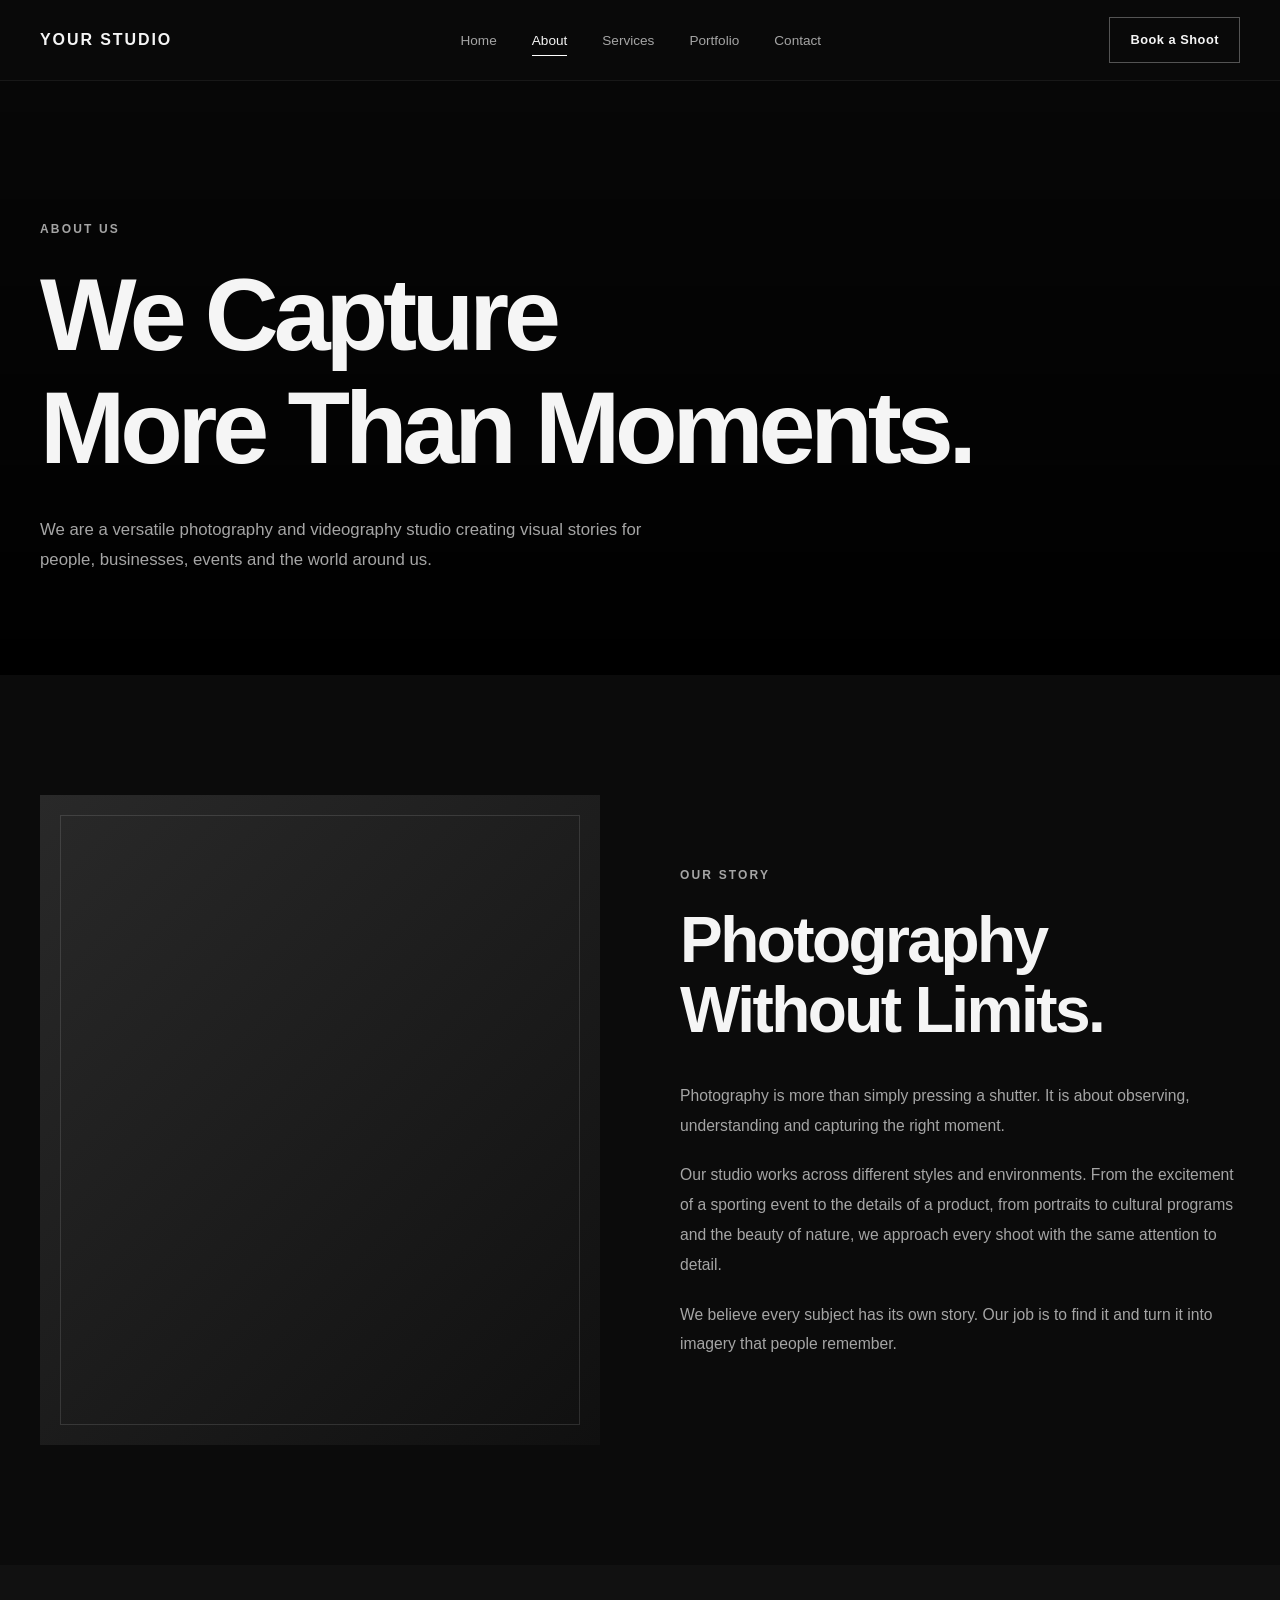
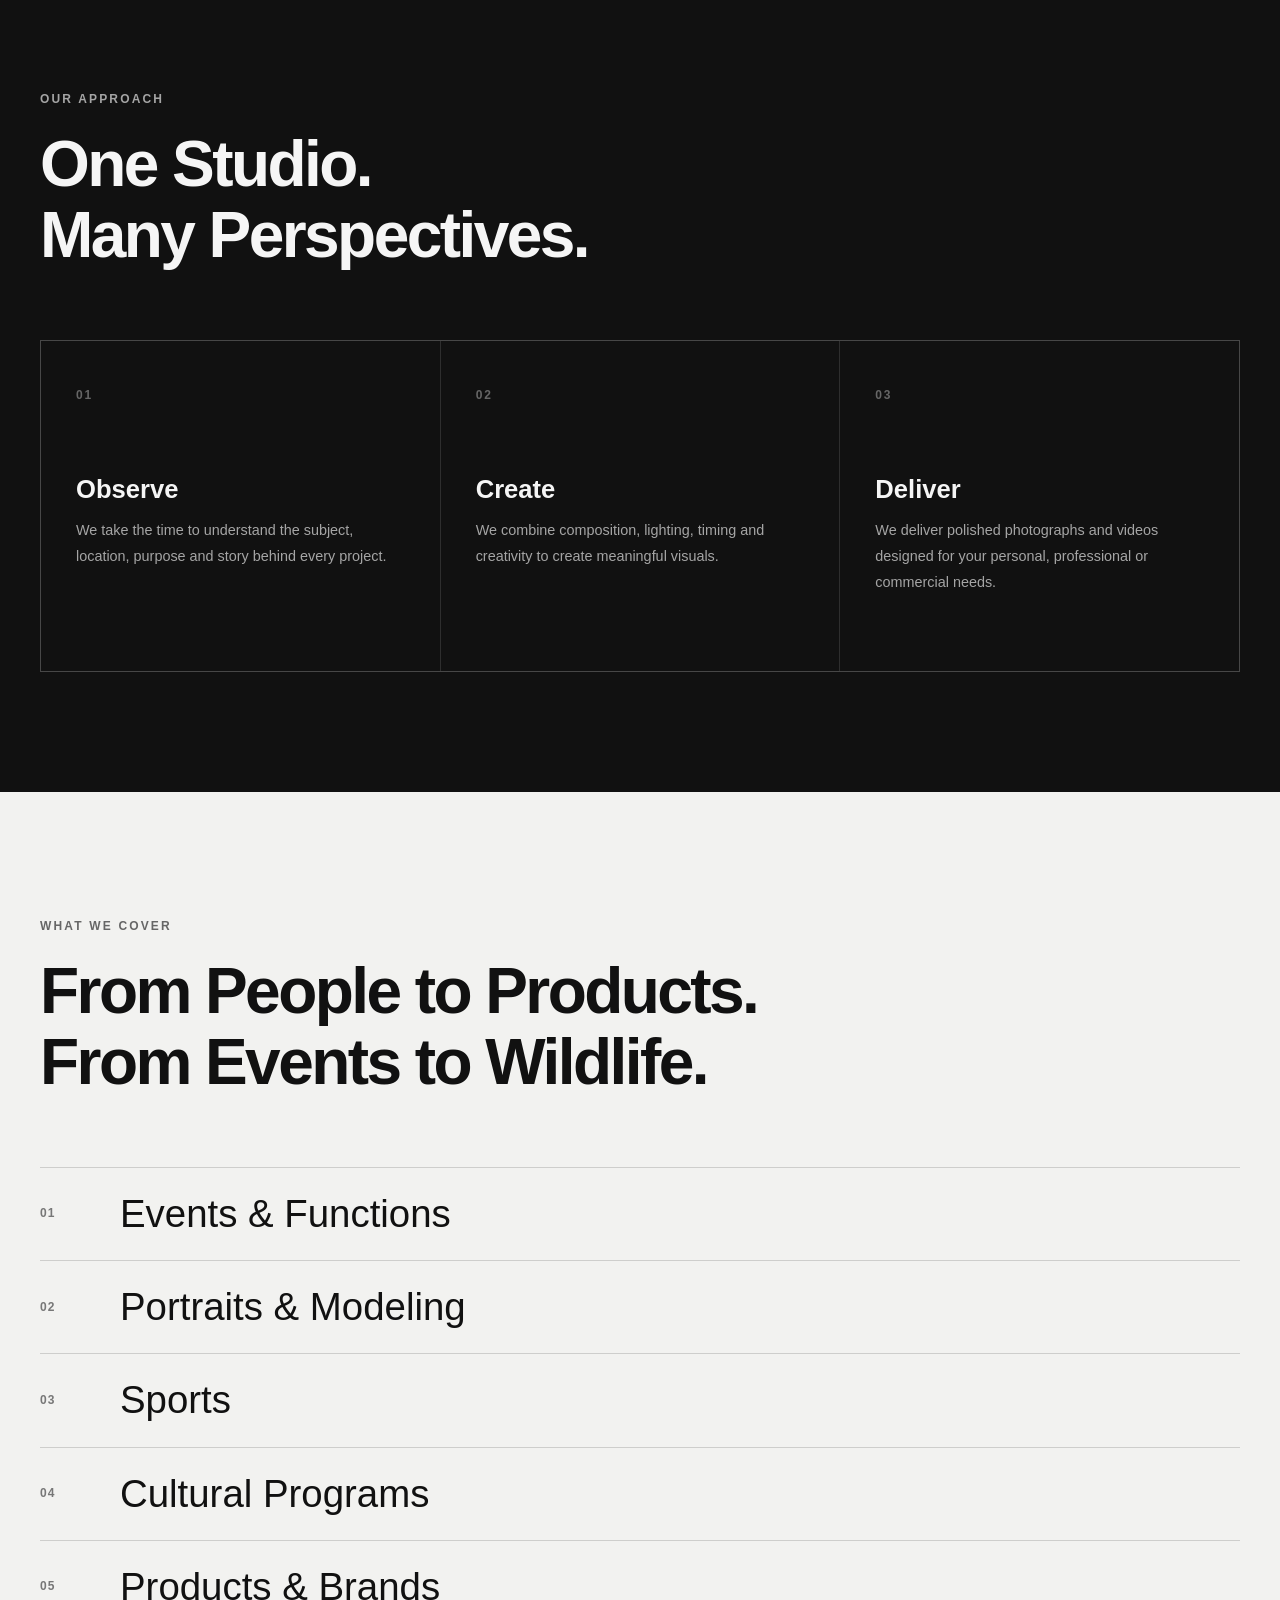
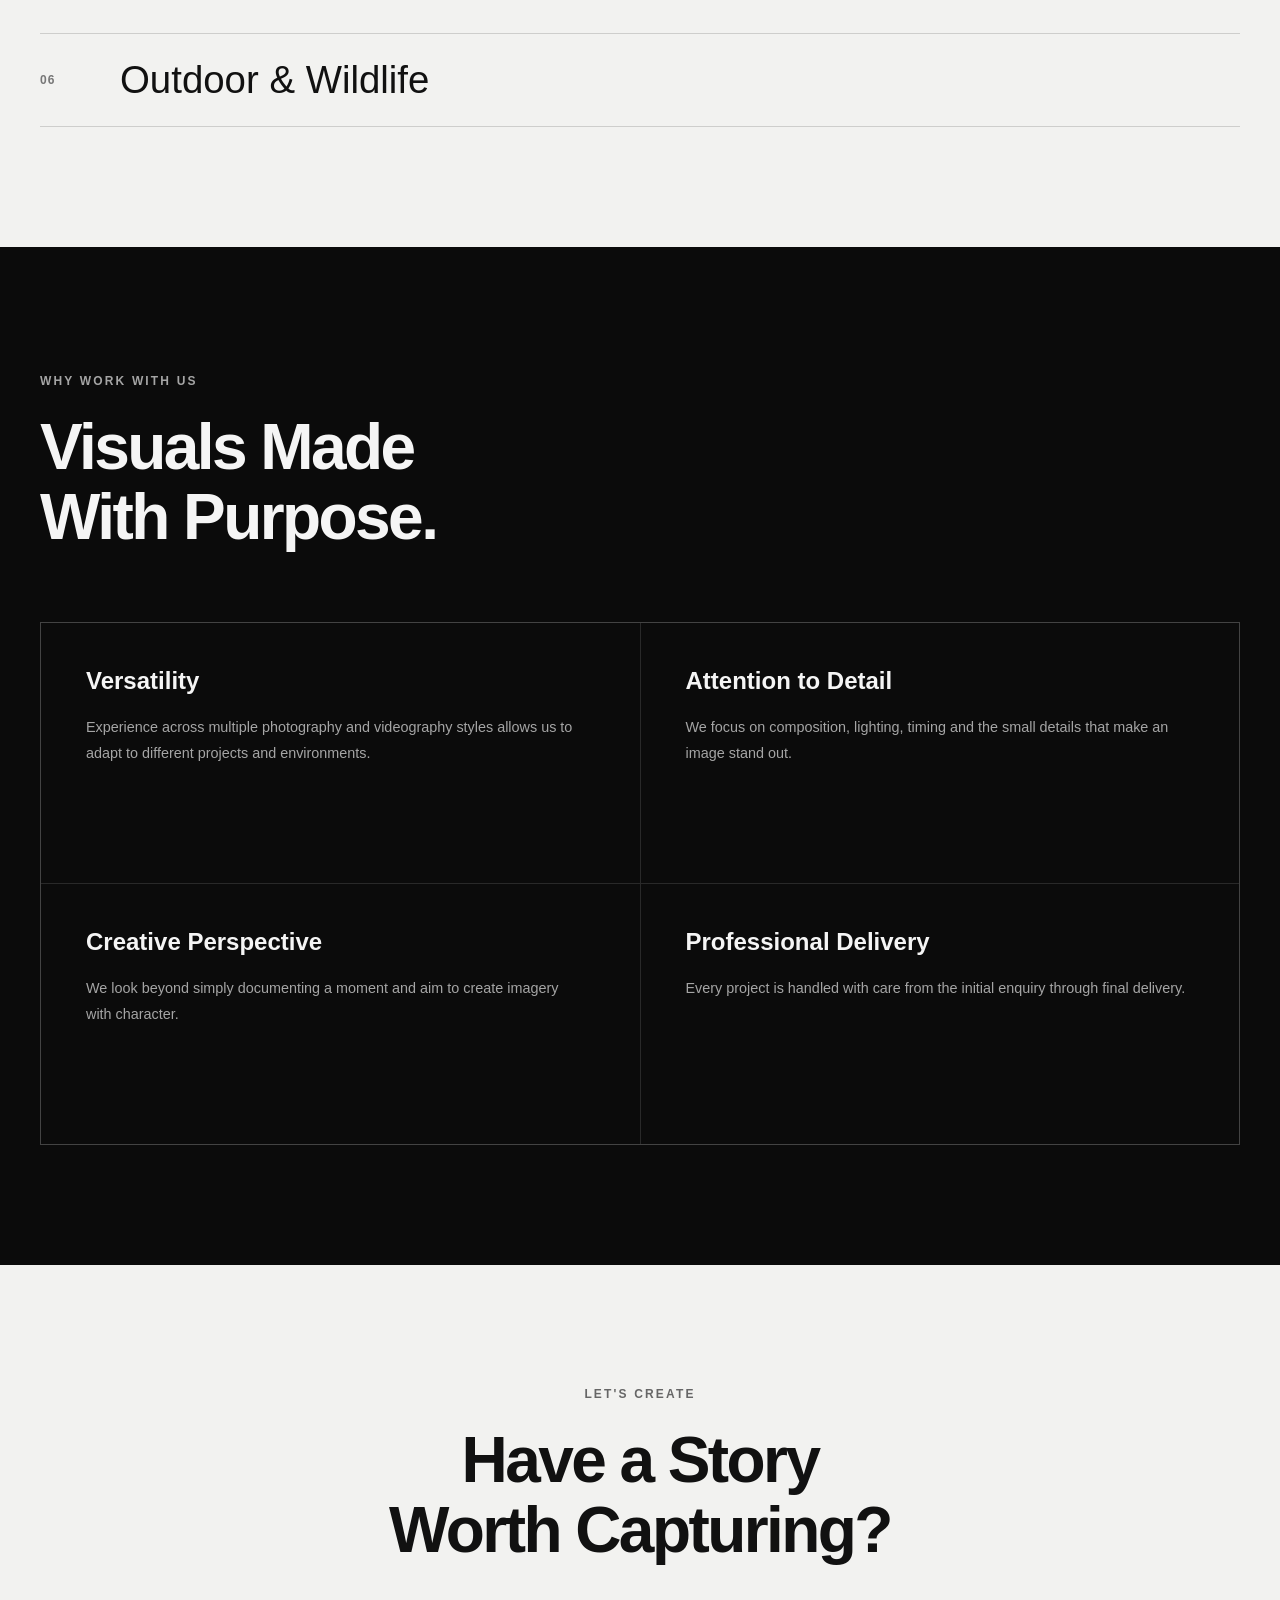
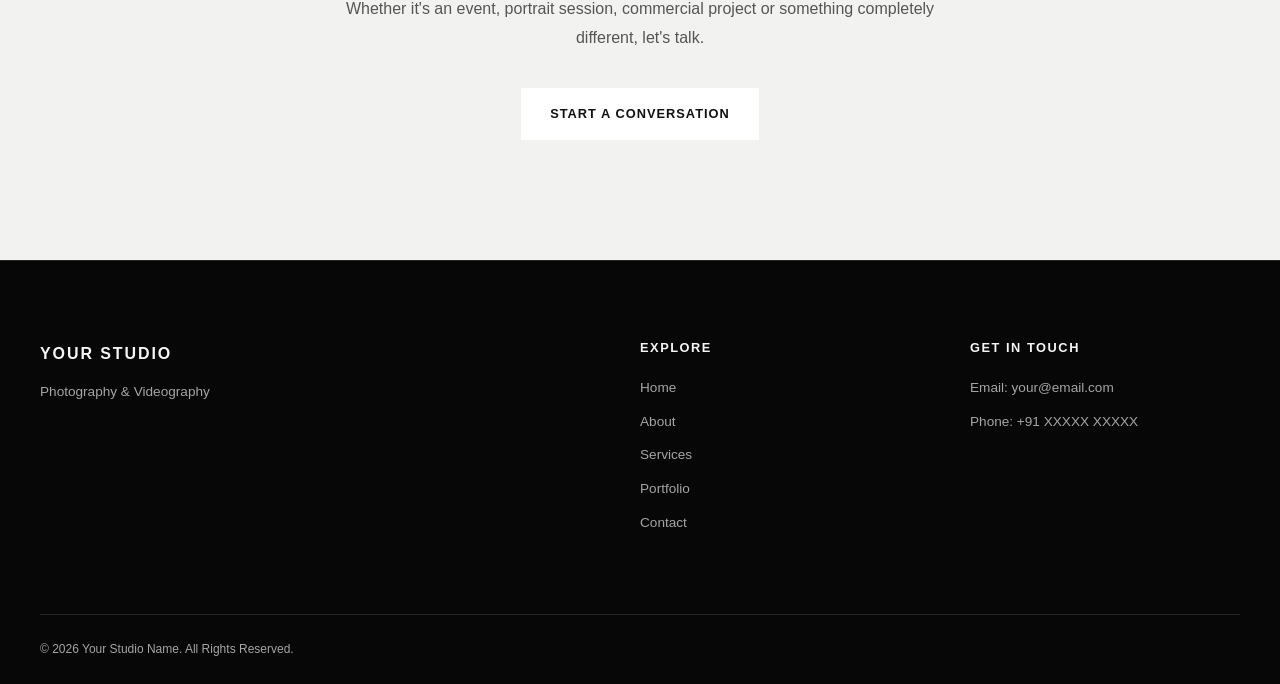
==== about.html @ 0721c121 "Add files via upload" ====
<!DOCTYPE html>
<html lang="en">

<head>
    <meta charset="UTF-8">

    <meta name="viewport" content="width=device-width, initial-scale=1.0">

    <meta name="description"
        content="Learn more about our versatile photography and videography studio.">

    <meta name="author" content="Your Studio Name">

    <title>About Us | Your Studio Name</title>

    <!-- CSS -->
    <link rel="stylesheet" href="css/style.css">
</head>

<body>


    <!-- =========================
         HEADER / NAVIGATION
    ========================== -->

    <header class="site-header">

        <nav class="navbar">

            <a href="index.html" class="logo">
                YOUR STUDIO
            </a>

            <ul class="nav-links">

                <li>
                    <a href="index.html">Home</a>
                </li>

                <li>
                    <a href="about.html" class="active">About</a>
                </li>

                <li>
                    <a href="services.html">Services</a>
                </li>

                <li>
                    <a href="portfolio.html">Portfolio</a>
                </li>

                <li>
                    <a href="contact.html">Contact</a>
                </li>

            </ul>

            <a href="contact.html" class="nav-booking-btn">
                Book a Shoot
            </a>

            <button class="menu-toggle" aria-label="Open navigation menu">
                ☰
            </button>

        </nav>

    </header>


    <!-- =========================
         PAGE HERO
    ========================== -->

    <main>

        <section class="page-hero">

            <div class="section-container">

                <p class="section-label">
                    ABOUT US
                </p>

                <h1>
                    We Capture
                    <br>
                    More Than Moments.
                </h1>

                <p>
                    We are a versatile photography and videography
                    studio creating visual stories for people,
                    businesses, events and the world around us.
                </p>

            </div>

        </section>


        <!-- =========================
             INTRODUCTION
        ========================== -->

        <section class="about-intro">

            <div class="section-container about-grid">

                <div class="about-image">
                    <!-- Studio / photographer image -->
                </div>


                <div class="about-content">

                    <p class="section-label">
                        OUR STORY
                    </p>

                    <h2>
                        Photography Without
                        Limits.
                    </h2>

                    <p>
                        Photography is more than simply pressing
                        a shutter. It is about observing, understanding
                        and capturing the right moment.
                    </p>

                    <p>
                        Our studio works across different styles and
                        environments. From the excitement of a sporting
                        event to the details of a product, from portraits
                        to cultural programs and the beauty of nature,
                        we approach every shoot with the same attention
                        to detail.
                    </p>

                    <p>
                        We believe every subject has its own story.
                        Our job is to find it and turn it into imagery
                        that people remember.
                    </p>

                </div>

            </div>

        </section>


        <!-- =========================
             OUR APPROACH
        ========================== -->

        <section class="our-approach">

            <div class="section-container">

                <div class="section-heading">

                    <div>

                        <p class="section-label">
                            OUR APPROACH
                        </p>

                        <h2>
                            One Studio.
                            <br>
                            Many Perspectives.
                        </h2>

                    </div>

                </div>


                <div class="approach-grid">


                    <article class="approach-card">

                        <span class="approach-number">
                            01
                        </span>

                        <h3>
                            Observe
                        </h3>

                        <p>
                            We take the time to understand the subject,
                            location, purpose and story behind every project.
                        </p>

                    </article>


                    <article class="approach-card">

                        <span class="approach-number">
                            02
                        </span>

                        <h3>
                            Create
                        </h3>

                        <p>
                            We combine composition, lighting, timing and
                            creativity to create meaningful visuals.
                        </p>

                    </article>


                    <article class="approach-card">

                        <span class="approach-number">
                            03
                        </span>

                        <h3>
                            Deliver
                        </h3>

                        <p>
                            We deliver polished photographs and videos
                            designed for your personal, professional or
                            commercial needs.
                        </p>

                    </article>

                </div>

            </div>

        </section>


        <!-- =========================
             WHAT WE PHOTOGRAPH
        ========================== -->

        <section class="about-services">

            <div class="section-container">

                <p class="section-label">
                    WHAT WE COVER
                </p>

                <h2>
                    From People to Products.
                    <br>
                    From Events to Wildlife.
                </h2>


                <div class="coverage-list">

                    <div class="coverage-item">
                        <span>01</span>
                        <h3>Events & Functions</h3>
                    </div>

                    <div class="coverage-item">
                        <span>02</span>
                        <h3>Portraits & Modeling</h3>
                    </div>

                    <div class="coverage-item">
                        <span>03</span>
                        <h3>Sports</h3>
                    </div>

                    <div class="coverage-item">
                        <span>04</span>
                        <h3>Cultural Programs</h3>
                    </div>

                    <div class="coverage-item">
                        <span>05</span>
                        <h3>Products & Brands</h3>
                    </div>

                    <div class="coverage-item">
                        <span>06</span>
                        <h3>Outdoor & Wildlife</h3>
                    </div>

                </div>

            </div>

        </section>


        <!-- =========================
             WHY CHOOSE US
        ========================== -->

        <section class="why-us">

            <div class="section-container">

                <p class="section-label">
                    WHY WORK WITH US
                </p>

                <h2>
                    Visuals Made
                    <br>
                    With Purpose.
                </h2>


                <div class="why-grid">


                    <div class="why-item">

                        <h3>
                            Versatility
                        </h3>

                        <p>
                            Experience across multiple photography and
                            videography styles allows us to adapt to
                            different projects and environments.
                        </p>

                    </div>


                    <div class="why-item">

                        <h3>
                            Attention to Detail
                        </h3>

                        <p>
                            We focus on composition, lighting, timing
                            and the small details that make an image
                            stand out.
                        </p>

                    </div>


                    <div class="why-item">

                        <h3>
                            Creative Perspective
                        </h3>

                        <p>
                            We look beyond simply documenting a moment
                            and aim to create imagery with character.
                        </p>

                    </div>


                    <div class="why-item">

                        <h3>
                            Professional Delivery
                        </h3>

                        <p>
                            Every project is handled with care from
                            the initial enquiry through final delivery.
                        </p>

                    </div>

                </div>

            </div>

        </section>


        <!-- =========================
             CALL TO ACTION
        ========================== -->

        <section class="final-cta">

            <div class="section-container">

                <p class="section-label">
                    LET'S CREATE
                </p>

                <h2>
                    Have a Story
                    <br>
                    Worth Capturing?
                </h2>

                <p>
                    Whether it's an event, portrait session,
                    commercial project or something completely
                    different, let's talk.
                </p>

                <a href="contact.html" class="btn btn-primary">
                    Start a Conversation
                </a>

            </div>

        </section>

    </main>


    <!-- =========================
         FOOTER
    ========================== -->

    <footer class="site-footer">

        <div class="footer-container">


            <div class="footer-brand">

                <a href="index.html" class="logo">
                    YOUR STUDIO
                </a>

                <p>
                    Photography & Videography
                </p>

            </div>


            <div class="footer-links">

                <h3>
                    Explore
                </h3>

                <a href="index.html">Home</a>
                <a href="about.html">About</a>
                <a href="services.html">Services</a>
                <a href="portfolio.html">Portfolio</a>
                <a href="contact.html">Contact</a>

            </div>


            <div class="footer-contact">

                <h3>
                    Get in Touch
                </h3>

                <p>
                    Email: your@email.com
                </p>

                <p>
                    Phone: +91 XXXXX XXXXX
                </p>

            </div>

        </div>


        <div class="footer-bottom">

            <p>
                © 2026 Your Studio Name. All Rights Reserved.
            </p>

        </div>

    </footer>


    <!-- JavaScript -->
    <script src="js/script.js"></script>

</body>

</html>
---- css/style.css ----
* {
    margin: 0;
    padding: 0;
    box-sizing: border-box;
}


html {
    scroll-behavior: smooth;
}


body {
    font-family: Arial, Helvetica, sans-serif;
    background: #0b0b0b;
    color: #f5f5f5;
    line-height: 1.6;
    overflow-x: hidden;
}


img,
video {
    display: block;
    max-width: 100%;
}


img {
    width: 100%;
}


a {
    color: inherit;
    text-decoration: none;
}


button,
input,
select,
textarea {
    font: inherit;
}


button {
    cursor: pointer;
}


ul {
    list-style: none;
}


/* =========================================================
   02. CSS VARIABLES
   ========================================================= */

:root {

    /* Colors */

    --bg-primary: #0b0b0b;

    --bg-secondary: #111111;

    --bg-card: #171717;

    --bg-light: #f2f2f0;

    --text-primary: #f5f5f5;

    --text-secondary: #a5a5a5;

    --text-dark: #111111;

    --accent: #ffffff;

    --border: rgba(255, 255, 255, 0.12);


    /* Layout */

    --container-width: 1200px;

    --section-padding: 120px;


    /* Transitions */

    --transition-fast: 0.25s ease;

    --transition-medium: 0.4s ease;

    --transition-slow: 0.7s ease;

}


/* =========================================================
   03. GLOBAL TYPOGRAPHY
   ========================================================= */

body {
    font-size: 16px;
}


h1,
h2,
h3,
h4 {
    line-height: 1.1;
    font-weight: 600;
}


h1 {
    font-size: clamp(3.5rem, 8vw, 7.5rem);
    letter-spacing: -0.05em;
}


h2 {
    font-size: clamp(2.5rem, 5vw, 5rem);
    letter-spacing: -0.04em;
}


h3 {
    font-size: 1.5rem;
}


p {
    color: var(--text-secondary);
}


.section-label {
    display: inline-block;

    margin-bottom: 20px;

    font-size: 0.75rem;

    font-weight: 700;

    letter-spacing: 0.18em;

    color: var(--text-secondary);
}


/* =========================================================
   04. CONTAINER
   ========================================================= */

.section-container {
    width: min(
        calc(100% - 80px),
        var(--container-width)
    );

    margin: 0 auto;
}


/* =========================================================
   05. HEADER
   ========================================================= */

.site-header {
    position: fixed;

    top: 0;
    left: 0;

    width: 100%;

    z-index: 1000;

    background: rgba(11, 11, 11, 0.75);

    backdrop-filter: blur(15px);

    -webkit-backdrop-filter: blur(15px);

    border-bottom: 1px solid rgba(255, 255, 255, 0.06);
}


.navbar {
    width: min(
        calc(100% - 80px),
        1400px
    );

    min-height: 80px;

    margin: 0 auto;

    display: flex;

    align-items: center;

    justify-content: space-between;

    gap: 30px;
}


/* =========================================================
   06. LOGO
   ========================================================= */

.logo {
    font-size: 1rem;

    font-weight: 800;

    letter-spacing: 0.12em;

    white-space: nowrap;
}


.logo:hover {
    opacity: 0.7;
}


/* =========================================================
   07. NAVIGATION LINKS
   ========================================================= */

.nav-links {
    display: flex;

    align-items: center;

    gap: 35px;
}


.nav-links a {
    position: relative;

    color: var(--text-secondary);

    font-size: 0.85rem;

    font-weight: 500;

    transition: color var(--transition-fast);
}


.nav-links a::after {
    content: "";

    position: absolute;

    left: 0;
    bottom: -8px;

    width: 0;
    height: 1px;

    background: var(--accent);

    transition: width var(--transition-medium);
}


.nav-links a:hover,
.nav-links a.active {
    color: var(--text-primary);
}


.nav-links a:hover::after,
.nav-links a.active::after {
    width: 100%;
}


/* =========================================================
   08. NAVIGATION BOOKING BUTTON
   ========================================================= */

.nav-booking-btn {
    padding: 12px 20px;

    border: 1px solid rgba(255, 255, 255, 0.3);

    font-size: 0.8rem;

    font-weight: 600;

    letter-spacing: 0.04em;

    transition:
        background var(--transition-fast),
        color var(--transition-fast),
        border-color var(--transition-fast);
}


.nav-booking-btn:hover {
    background: var(--accent);

    color: var(--text-dark);

    border-color: var(--accent);
}


/* =========================================================
   09. MOBILE MENU BUTTON
   ========================================================= */

.menu-toggle {
    display: none;

    width: 44px;
    height: 44px;

    border: 1px solid var(--border);

    background: transparent;

    color: var(--text-primary);

    font-size: 1.3rem;
}


/* =========================================================
   10. BUTTONS
   ========================================================= */

.btn {
    display: inline-flex;

    align-items: center;

    justify-content: center;

    min-height: 52px;

    padding: 0 28px;

    border: 1px solid transparent;

    font-size: 0.8rem;

    font-weight: 700;

    letter-spacing: 0.08em;

    text-transform: uppercase;

    transition:
        background var(--transition-fast),
        color var(--transition-fast),
        border-color var(--transition-fast),
        transform var(--transition-fast);
}


.btn:hover {
    transform: translateY(-3px);
}


.btn-primary {
    background: var(--accent);

    color: var(--text-dark);
}


.btn-primary:hover {
    background: #dcdcdc;
}


.btn-secondary {
    background: transparent;

    color: var(--text-primary);

    border-color: rgba(255, 255, 255, 0.3);
}


.btn-secondary:hover {
    background: var(--accent);

    color: var(--text-dark);

    border-color: var(--accent);
}


/* =========================================================
   11. TEXT LINKS
   ========================================================= */

.text-link {
    display: inline-block;

    margin-top: 25px;

    padding-bottom: 6px;

    border-bottom: 1px solid rgba(255, 255, 255, 0.35);

    color: var(--text-primary);

    font-size: 0.8rem;

    font-weight: 600;

    letter-spacing: 0.05em;

    transition:
        border-color var(--transition-fast),
        opacity var(--transition-fast);
}


.text-link:hover {
    border-color: var(--accent);

    opacity: 0.65;
}


/* =========================================================
   12. HERO — HOME PAGE
   ========================================================= */

.hero {
    position: relative;

    min-height: 100vh;

    display: flex;

    align-items: center;

    background:
        linear-gradient(
            90deg,
            rgba(0, 0, 0, 0.9) 0%,
            rgba(0, 0, 0, 0.55) 45%,
            rgba(0, 0, 0, 0.2) 100%
        ),
        url("../images/hero.jpg")
        center / cover no-repeat;
}


.hero-content {
    width: min(
        calc(100% - 80px),
        1200px
    );

    margin: 0 auto;

    padding-top: 80px;
}


.hero-small-text {
    margin-bottom: 25px;

    color: #d0d0d0;

    font-size: 0.75rem;

    font-weight: 700;

    letter-spacing: 0.2em;
}


.hero h1 {
    max-width: 900px;

    margin-bottom: 30px;
}


.hero-description {
    max-width: 560px;

    margin-bottom: 40px;

    font-size: 1.05rem;

    line-height: 1.8;
}


.hero-buttons {
    display: flex;

    flex-wrap: wrap;

    gap: 15px;
}


/* =========================================================
   13. GENERAL PAGE HERO
   ========================================================= */

.page-hero {
    min-height: 75vh;

    display: flex;

    align-items: flex-end;

    padding: 150px 0 100px;

    background:
        linear-gradient(
            to top,
            rgba(0, 0, 0, 0.95),
            rgba(0, 0, 0, 0.25)
        ),
        url("../images/page-hero.jpg")
        center / cover no-repeat;
}


.page-hero h1 {
    max-width: 1000px;

    margin-bottom: 30px;
}


.page-hero p:not(.section-label) {
    max-width: 650px;

    font-size: 1.05rem;

    line-height: 1.8;
}


/* =========================================================
   14. GENERAL SECTIONS
   ========================================================= */

.intro,
.services-preview,
.featured-work,
.commercial-cta,
.final-cta,
.about-intro,
.our-approach,
.about-services,
.why-us,
.services-intro,
.service-detail,
.service-process,
.portfolio-intro,
.portfolio-section,
.contact-section,
.booking-process {
    padding: var(--section-padding) 0;
}


/* =========================================================
   15. SECTION HEADINGS
   ========================================================= */

.section-heading {
    display: flex;

    align-items: flex-end;

    justify-content: space-between;

    gap: 40px;

    margin-bottom: 60px;
}


.section-heading h2 {
    max-width: 800px;
}


/* =========================================================
   16. INTRO SECTION
   ========================================================= */

.intro {
    background: var(--bg-light);

    color: var(--text-dark);
}


.intro .section-label {
    color: #666;
}


.intro h2 {
    max-width: 850px;

    margin-bottom: 35px;

    color: var(--text-dark);
}


.intro p:not(.section-label) {
    max-width: 750px;

    color: #555;

    font-size: 1.05rem;

    line-height: 1.9;
}


.intro .text-link {
    color: var(--text-dark);

    border-color: rgba(0, 0, 0, 0.3);
}


/* =========================================================
   17. SERVICE GRID
   ========================================================= */

.service-grid {
    display: grid;

    grid-template-columns: repeat(3, 1fr);

    gap: 20px;
}


.service-card {
    overflow: hidden;

    background: var(--bg-card);

    transition:
        transform var(--transition-medium),
        background var(--transition-medium);
}


.service-card:hover {
    transform: translateY(-8px);

    background: #1d1d1d;
}


.service-image {
    height: 300px;

    background:
        linear-gradient(
            135deg,
            #252525,
            #101010
        );

    background-size: cover;

    background-position: center;
}


.service-content {
    padding: 30px;
}


.service-number {
    display: block;

    margin-bottom: 20px;

    color: #777;

    font-size: 0.75rem;

    font-weight: 700;

    letter-spacing: 0.15em;
}


.service-content h3 {
    margin-bottom: 15px;
}


.service-content p {
    font-size: 0.9rem;

    line-height: 1.7;
}


/* =========================================================
   18. FEATURED WORK
   ========================================================= */

.featured-work {
    background: var(--bg-secondary);
}


.featured-work h2 {
    max-width: 800px;

    margin-bottom: 60px;
}


.featured-grid {
    display: grid;

    grid-template-columns: repeat(2, 1fr);

    gap: 15px;
}


.featured-item {
    min-height: 500px;

    background:
        linear-gradient(
            135deg,
            #252525,
            #101010
        );

    background-size: cover;

    background-position: center;

    transition:
        transform var(--transition-medium);
}


.featured-item:hover {
    transform: scale(0.985);
}


.center-button {
    display: flex;

    justify-content: center;

    margin-top: 50px;
}


/* =========================================================
   19. COMMERCIAL CTA
   ========================================================= */

.commercial-cta {
    min-height: 650px;

    display: flex;

    align-items: center;

    background:
        linear-gradient(
            90deg,
            rgba(0, 0, 0, 0.9),
            rgba(0, 0, 0, 0.35)
        ),
        url("../images/commercial-hero.jpg")
        center / cover no-repeat;
}


.commercial-cta h2 {
    max-width: 900px;

    margin-bottom: 30px;
}


.commercial-cta p:not(.section-label) {
    max-width: 600px;

    margin-bottom: 35px;

    font-size: 1rem;

    line-height: 1.8;
}


/* =========================================================
   20. FINAL CTA
   ========================================================= */

.final-cta {
    text-align: center;

    background: var(--bg-light);

    color: var(--text-dark);
}


.final-cta .section-container {
    display: flex;

    flex-direction: column;

    align-items: center;
}


.final-cta .section-label {
    color: #666;
}


.final-cta h2 {
    max-width: 900px;

    margin-bottom: 30px;

    color: var(--text-dark);
}


.final-cta p:not(.section-label) {
    max-width: 600px;

    margin-bottom: 35px;

    color: #555;

    line-height: 1.8;
}


.final-cta .btn-secondary {
    color: var(--text-dark);

    border-color: rgba(0, 0, 0, 0.3);
}


.final-cta .btn-secondary:hover {
    background: var(--text-dark);

    color: var(--text-primary);

    border-color: var(--text-dark);
}


/* =========================================================
   21. FOOTER
   ========================================================= */

.site-footer {
    background: #070707;

    border-top: 1px solid var(--border);
}


.footer-container {
    width: min(
        calc(100% - 80px),
        var(--container-width)
    );

    margin: 0 auto;

    padding: 80px 0;

    display: grid;

    grid-template-columns: 2fr 1fr 1fr;

    gap: 60px;
}


.footer-brand p {
    margin-top: 15px;

    font-size: 0.85rem;
}


.footer-links,
.footer-contact {
    display: flex;

    flex-direction: column;

    gap: 12px;
}


.footer-links h3,
.footer-contact h3 {
    margin-bottom: 10px;

    font-size: 0.8rem;

    text-transform: uppercase;

    letter-spacing: 0.12em;
}


.footer-links a {
    width: fit-content;

    color: var(--text-secondary);

    font-size: 0.85rem;

    transition: color var(--transition-fast);
}


.footer-links a:hover {
    color: var(--text-primary);
}


.footer-contact p {
    font-size: 0.85rem;
}


.footer-bottom {
    width: min(
        calc(100% - 80px),
        var(--container-width)
    );

    margin: 0 auto;

    padding: 25px 0;

    border-top: 1px solid var(--border);
}


.footer-bottom p {
    font-size: 0.75rem;
}


/* =========================================================
   22. GENERAL RESPONSIVE — TABLET
   ========================================================= */

@media (max-width: 1000px) {

    :root {
        --section-padding: 90px;
    }


    .service-grid {
        grid-template-columns: repeat(2, 1fr);
    }


    .footer-container {
        grid-template-columns: 1fr 1fr;
    }


    .footer-brand {
        grid-column: 1 / -1;
    }

}


/* =========================================================
   23. RESPONSIVE — MOBILE
   ========================================================= */

@media (max-width: 768px) {

    :root {
        --section-padding: 75px;
    }


    .section-container {
        width: min(
            calc(100% - 40px),
            var(--container-width)
        );
    }


    /* -------------------------
       NAVIGATION
    ------------------------- */

    .navbar {
        width: calc(100% - 40px);

        min-height: 70px;
    }


    .nav-links {
        position: fixed;

        top: 70px;
        left: 0;

        width: 100%;

        padding: 30px 20px;

        flex-direction: column;

        align-items: flex-start;

        gap: 25px;

        background: rgba(11, 11, 11, 0.98);

        border-bottom: 1px solid var(--border);

        transform: translateY(-150%);

        opacity: 0;

        pointer-events: none;

        transition:
            transform var(--transition-medium),
            opacity var(--transition-medium);
    }


    .nav-links.active {
        transform: translateY(0);

        opacity: 1;

        pointer-events: auto;
    }


    .nav-booking-btn {
        display: none;
    }


    .menu-toggle {
        display: flex;

        align-items: center;

        justify-content: center;
    }


    /* -------------------------
       TYPOGRAPHY
    ------------------------- */

    h1 {
        font-size: clamp(3rem, 15vw, 5rem);
    }


    h2 {
        font-size: clamp(2.3rem, 10vw, 4rem);
    }


    /* -------------------------
       HERO
    ------------------------- */

    .hero {
        min-height: 90vh;
    }


    .hero-content {
        width: calc(100% - 40px);

        padding-top: 70px;
    }


    .hero-description {
        font-size: 0.95rem;
    }


    .hero-buttons {
        flex-direction: column;

        align-items: flex-start;
    }


    .hero-buttons .btn {
        width: 100%;
    }


    .page-hero {
        min-height: 65vh;

        padding: 130px 0 70px;
    }


    /* -------------------------
       SECTION HEADING
    ------------------------- */

    .section-heading {
        flex-direction: column;

        align-items: flex-start;

        margin-bottom: 40px;
    }


    /* -------------------------
       SERVICES
    ------------------------- */

    .service-grid {
        grid-template-columns: 1fr;
    }


    .service-image {
        height: 250px;
    }


    /* -------------------------
       FEATURED WORK
    ------------------------- */

    .featured-grid {
        grid-template-columns: 1fr;
    }


    .featured-item {
        min-height: 400px;
    }


    /* -------------------------
       COMMERCIAL
    ------------------------- */

    .commercial-cta {
        min-height: 550px;
    }


    /* -------------------------
       FOOTER
    ------------------------- */

    .footer-container {
        width: calc(100% - 40px);

        grid-template-columns: 1fr;

        gap: 40px;

        padding: 60px 0;
    }


    .footer-brand {
        grid-column: auto;
    }


    .footer-bottom {
        width: calc(100% - 40px);
    }

}


/* =========================================================
   24. SMALL MOBILE
   ========================================================= */

@media (max-width: 480px) {

    .btn {
        min-height: 48px;

        padding: 0 22px;

        font-size: 0.72rem;
    }


    .hero-small-text {
        font-size: 0.65rem;
    }


    .service-content {
        padding: 25px;
    }


    .featured-item {
        min-height: 300px;
    }

}

/* =========================================================
   25. ABOUT PAGE
   ========================================================= */


/* =========================================================
   ABOUT INTRO
   ========================================================= */

.about-grid {
    display: grid;

    grid-template-columns: 1fr 1fr;

    gap: 80px;

    align-items: center;
}


.about-image {
    min-height: 650px;

    background:
        linear-gradient(
            135deg,
            #292929,
            #101010
        )
        center / cover no-repeat;

    position: relative;

    overflow: hidden;
}


/*
    Later we can add the actual photographer/studio image
    using:

    background-image: url("../images/about.jpg");
*/


.about-image::after {
    content: "";

    position: absolute;

    inset: 20px;

    border: 1px solid rgba(255, 255, 255, 0.12);

    pointer-events: none;
}


.about-content h2 {
    margin-bottom: 35px;
}


.about-content p:not(.section-label) {
    max-width: 600px;

    margin-bottom: 20px;

    font-size: 0.98rem;

    line-height: 1.9;
}


/* =========================================================
   OUR APPROACH
   ========================================================= */

.our-approach {
    background: var(--bg-secondary);
}


.our-approach h2 {
    max-width: 800px;
}


.approach-grid {
    display: grid;

    grid-template-columns: repeat(3, 1fr);

    gap: 1px;

    margin-top: 70px;

    background: var(--border);

    border: 1px solid var(--border);
}


.approach-card {
    min-height: 330px;

    padding: 45px 35px;

    background: var(--bg-secondary);

    transition:
        background var(--transition-medium);
}


.approach-card:hover {
    background: #181818;
}


.approach-number {
    display: block;

    margin-bottom: 70px;

    color: #666;

    font-size: 0.75rem;

    font-weight: 700;

    letter-spacing: 0.15em;
}


.approach-card h3 {
    margin-bottom: 15px;

    font-size: 1.6rem;
}


.approach-card p {
    max-width: 350px;

    font-size: 0.9rem;

    line-height: 1.8;
}


/* =========================================================
   WHAT WE COVER
   ========================================================= */

.about-services {
    background: var(--bg-light);

    color: var(--text-dark);
}


.about-services .section-label {
    color: #666;
}


.about-services h2 {
    max-width: 950px;

    margin-bottom: 70px;

    color: var(--text-dark);
}


.coverage-list {
    border-top: 1px solid rgba(0, 0, 0, 0.15);
}


.coverage-item {
    display: grid;

    grid-template-columns: 80px 1fr;

    align-items: center;

    padding: 25px 0;

    border-bottom: 1px solid rgba(0, 0, 0, 0.15);

    transition:
        padding-left var(--transition-medium);
}


.coverage-item:hover {
    padding-left: 15px;
}


.coverage-item span {
    color: #777;

    font-size: 0.75rem;

    font-weight: 700;

    letter-spacing: 0.1em;
}


.coverage-item h3 {
    font-size: clamp(1.5rem, 3vw, 2.5rem);

    font-weight: 500;
}


/* =========================================================
   WHY US
   ========================================================= */

.why-us {
    background: var(--bg-primary);
}


.why-us h2 {
    max-width: 850px;

    margin-bottom: 70px;
}


.why-grid {
    display: grid;

    grid-template-columns: repeat(2, 1fr);

    gap: 1px;

    background: var(--border);

    border: 1px solid var(--border);
}


.why-item {
    padding: 45px;

    background: var(--bg-primary);

    min-height: 260px;

    transition:
        background var(--transition-medium);
}


.why-item:hover {
    background: var(--bg-secondary);
}


.why-item h3 {
    margin-bottom: 20px;

    font-size: 1.5rem;
}


.why-item p {
    max-width: 500px;

    font-size: 0.9rem;

    line-height: 1.8;
}


/* =========================================================
   SERVICES PAGE INTRO
   ========================================================= */

.services-intro {
    background: var(--bg-light);

    color: var(--text-dark);
}


.services-intro .section-label {
    color: #666;
}


.services-intro h2 {
    max-width: 900px;

    margin-bottom: 35px;

    color: var(--text-dark);
}


.services-intro-text {
    max-width: 700px;

    color: #555;

    font-size: 1rem;

    line-height: 1.9;
}


/* =========================================================
   SERVICE DETAIL SECTIONS
   ========================================================= */

.service-detail {
    min-height: 750px;

    display: flex;

    align-items: center;

    background: var(--bg-primary);
}


.service-detail:nth-of-type(even) {
    background: var(--bg-secondary);
}


.service-detail-grid {
    display: grid;

    grid-template-columns: 1fr 1fr;

    gap: 90px;

    align-items: center;
}


.service-detail-reverse .service-detail-grid {
    direction: rtl;
}


.service-detail-reverse .service-detail-grid > * {
    direction: ltr;
}


/* =========================================================
   SERVICE DETAIL IMAGE
   ========================================================= */

.service-detail-image {
    min-height: 650px;

    position: relative;

    overflow: hidden;

    background:
        linear-gradient(
            135deg,
            #292929,
            #101010
        );

    background-position: center;

    background-size: cover;
}


.service-detail-image::after {
    content: "";

    position: absolute;

    inset: 20px;

    border: 1px solid rgba(255, 255, 255, 0.12);

    pointer-events: none;
}


.service-detail-image:hover {
    transform: scale(0.99);
}


/* =========================================================
   SERVICE DETAIL CONTENT
   ========================================================= */

.service-detail-content {
    max-width: 600px;
}


.service-detail-content .service-number {
    margin-bottom: 35px;

    font-size: 0.8rem;
}


.service-detail-content h2 {
    margin-bottom: 35px;

    font-size: clamp(2.5rem, 5vw, 5rem);
}


.service-detail-content p:not(.section-label) {
    margin-bottom: 20px;

    font-size: 0.95rem;

    line-height: 1.9;
}


/* =========================================================
   SERVICE LIST
   ========================================================= */

.service-list {
    margin-top: 35px;

    border-top: 1px solid var(--border);
}


.service-list li {
    padding: 12px 0;

    border-bottom: 1px solid var(--border);

    color: #c5c5c5;

    font-size: 0.85rem;
}


.service-list li::before {
    content: "—";

    margin-right: 12px;

    color: #666;
}


/* =========================================================
   COMMERCIAL SERVICE
   ========================================================= */

.commercial-service {
    background: #101010;
}


.commercial-service .service-detail-content h2 {
    max-width: 650px;
}


.outdoor-service {
    background: var(--bg-secondary);
}


/* =========================================================
   SERVICE PROCESS
   ========================================================= */

.service-process {
    background: var(--bg-light);

    color: var(--text-dark);
}


.service-process .section-label {
    color: #666;
}


.service-process h2 {
    max-width: 850px;

    margin-bottom: 70px;

    color: var(--text-dark);
}


.process-grid {
    display: grid;

    grid-template-columns: repeat(4, 1fr);

    gap: 1px;

    background: rgba(0, 0, 0, 0.15);

    border: 1px solid rgba(0, 0, 0, 0.15);
}


.process-item {
    min-height: 300px;

    padding: 40px 30px;

    background: var(--bg-light);

    transition:
        background var(--transition-medium);
}


.process-item:hover {
    background: #e7e7e5;
}


.process-item > span {
    display: block;

    margin-bottom: 80px;

    color: #777;

    font-size: 0.75rem;

    font-weight: 700;

    letter-spacing: 0.15em;
}


.process-item h3 {
    margin-bottom: 15px;

    color: var(--text-dark);

    font-size: 1.25rem;
}


.process-item p {
    color: #666;

    font-size: 0.85rem;

    line-height: 1.7;
}


/* =========================================================
   ABOUT / SERVICES HERO VARIATIONS
   ========================================================= */

.services-hero {
    background:
        linear-gradient(
            to top,
            rgba(0, 0, 0, 0.95),
            rgba(0, 0, 0, 0.25)
        ),
        url("../images/services-hero.jpg")
        center / cover no-repeat;
}


/* =========================================================
   ABOUT PAGE RESPONSIVE
   ========================================================= */

@media (max-width: 1000px) {

    .about-grid {
        gap: 50px;
    }


    .service-detail-grid {
        gap: 50px;
    }


    .approach-grid {
        grid-template-columns: 1fr;
    }


    .process-grid {
        grid-template-columns: repeat(2, 1fr);
    }

}


/* =========================================================
   ABOUT / SERVICES MOBILE
   ========================================================= */

@media (max-width: 768px) {

    /* -------------------------
       ABOUT INTRO
    ------------------------- */

    .about-grid {
        grid-template-columns: 1fr;

        gap: 50px;
    }


    .about-image {
        min-height: 450px;

        order: 1;
    }


    .about-content {
        order: 2;
    }


    /* -------------------------
       APPROACH
    ------------------------- */

    .approach-grid {
        margin-top: 45px;
    }


    .approach-card {
        min-height: 280px;

        padding: 35px 25px;
    }


    .approach-number {
        margin-bottom: 50px;
    }


    /* -------------------------
       COVERAGE
    ------------------------- */

    .about-services h2 {
        margin-bottom: 45px;
    }


    .coverage-item {
        grid-template-columns: 50px 1fr;

        padding: 20px 0;
    }


    .coverage-item h3 {
        font-size: 1.3rem;
    }


    /* -------------------------
       WHY US
    ------------------------- */

    .why-us h2 {
        margin-bottom: 45px;
    }


    .why-grid {
        grid-template-columns: 1fr;
    }


    .why-item {
        min-height: auto;

        padding: 35px 25px;
    }


    /* -------------------------
       SERVICE DETAIL
    ------------------------- */

    .service-detail {
        min-height: auto;
    }


    .service-detail-grid {
        grid-template-columns: 1fr;

        gap: 50px;
    }


    .service-detail-reverse .service-detail-grid {
        direction: ltr;
    }


    .service-detail-image {
        min-height: 450px;

        order: 1;
    }


    .service-detail-content {
        order: 2;
    }


    .service-detail-content h2 {
        font-size: clamp(2.5rem, 11vw, 4rem);
    }


    .service-list {
        margin-top: 25px;
    }


    /* -------------------------
       PROCESS
    ------------------------- */

    .service-process h2 {
        margin-bottom: 45px;
    }


    .process-grid {
        grid-template-columns: 1fr;
    }


    .process-item {
        min-height: auto;

        padding: 35px 25px;
    }


    .process-item > span {
        margin-bottom: 45px;
    }

}


/* =========================================================
   SMALL MOBILE — ABOUT / SERVICES
   ========================================================= */

@media (max-width: 480px) {

    .about-image {
        min-height: 350px;
    }


    .service-detail-image {
        min-height: 350px;
    }


    .approach-card {
        min-height: 250px;
    }


    .coverage-item {
        grid-template-columns: 40px 1fr;
    }


    .coverage-item h3 {
        font-size: 1.15rem;
    }

}
/* =========================================================
   26. PORTFOLIO PAGE
   ========================================================= */


/* =========================================================
   PORTFOLIO HERO
   ========================================================= */

.portfolio-hero {
    background:
        linear-gradient(
            to top,
            rgba(0, 0, 0, 0.95),
            rgba(0, 0, 0, 0.2)
        ),
        url("../images/portfolio-hero.jpg")
        center / cover no-repeat;
}


/* =========================================================
   PORTFOLIO INTRO
   ========================================================= */

.portfolio-intro {
    background: var(--bg-light);

    color: var(--text-dark);
}


.portfolio-intro .section-label {
    color: #666;
}


.portfolio-intro h2 {
    max-width: 900px;

    margin-bottom: 30px;

    color: var(--text-dark);
}


.portfolio-intro p:not(.section-label) {
    max-width: 700px;

    color: #555;

    font-size: 1rem;

    line-height: 1.9;
}


/* =========================================================
   PORTFOLIO SECTION
   ========================================================= */

.portfolio-section {
    background: var(--bg-primary);
}


/* =========================================================
   PORTFOLIO FILTERS
   ========================================================= */

.portfolio-filters {
    display: flex;

    flex-wrap: wrap;

    gap: 10px;

    margin-bottom: 50px;

    padding-bottom: 25px;

    border-bottom: 1px solid var(--border);
}


.filter-btn {
    padding: 11px 18px;

    border: 1px solid var(--border);

    background: transparent;

    color: var(--text-secondary);

    font-size: 0.75rem;

    font-weight: 600;

    letter-spacing: 0.05em;

    transition:
        background var(--transition-fast),
        color var(--transition-fast),
        border-color var(--transition-fast);
}


.filter-btn:hover {
    color: var(--text-primary);

    border-color: rgba(255, 255, 255, 0.4);
}


.filter-btn.active {
    background: var(--accent);

    color: var(--text-dark);

    border-color: var(--accent);
}


/* =========================================================
   PORTFOLIO GRID
   ========================================================= */

.portfolio-grid {
    display: grid;

    grid-template-columns: repeat(3, 1fr);

    gap: 12px;
}


/* =========================================================
   PORTFOLIO ITEM
   ========================================================= */

.portfolio-item {
    position: relative;

    overflow: hidden;

    background: var(--bg-card);

    cursor: pointer;

    opacity: 1;

    transform: scale(1);

    transition:
        opacity var(--transition-medium),
        transform var(--transition-medium);
}


/*
   Slightly different heights create a more
   editorial / photography-gallery feeling.
*/

.portfolio-item:nth-child(3n + 1) {
    min-height: 520px;
}


.portfolio-item:nth-child(3n + 2) {
    min-height: 400px;
}


.portfolio-item:nth-child(3n + 3) {
    min-height: 620px;
}


/* =========================================================
   PORTFOLIO IMAGE
   ========================================================= */

.portfolio-image {
    position: absolute;

    inset: 0;

    overflow: hidden;
}


.portfolio-image img {
    width: 100%;

    height: 100%;

    object-fit: cover;

    transition:
        transform 0.8s cubic-bezier(
            0.2,
            0.65,
            0.25,
            1
        );
}


.portfolio-item:hover .portfolio-image img {
    transform: scale(1.06);
}


/* =========================================================
   PORTFOLIO VIDEO
   ========================================================= */

.portfolio-video {
    position: absolute;

    inset: 0;

    overflow: hidden;
}


.portfolio-video video {
    width: 100%;

    height: 100%;

    object-fit: cover;

    transition:
        transform 0.8s cubic-bezier(
            0.2,
            0.65,
            0.25,
            1
        );
}


.portfolio-item:hover .portfolio-video video {
    transform: scale(1.06);
}


/* =========================================================
   PORTFOLIO OVERLAY
   ========================================================= */

.portfolio-overlay {
    position: absolute;

    inset: 0;

    display: flex;

    flex-direction: column;

    justify-content: flex-end;

    padding: 30px;

    background:
        linear-gradient(
            to top,
            rgba(0, 0, 0, 0.85),
            rgba(0, 0, 0, 0.05) 70%
        );

    opacity: 0;

    transition:
        opacity var(--transition-medium);
}


.portfolio-item:hover .portfolio-overlay {
    opacity: 1;
}


.portfolio-overlay span {
    margin-bottom: 8px;

    color: #bbb;

    font-size: 0.7rem;

    font-weight: 700;

    letter-spacing: 0.15em;

    text-transform: uppercase;
}


.portfolio-overlay h3 {
    font-size: 1.5rem;

    font-weight: 500;
}


/* =========================================================
   VIDEO ICON
   ========================================================= */

.video-icon {
    position: absolute;

    top: 25px;

    right: 25px;

    width: 48px;

    height: 48px;

    display: flex;

    align-items: center;

    justify-content: center;

    border: 1px solid rgba(255, 255, 255, 0.35);

    border-radius: 50%;

    background: rgba(0, 0, 0, 0.35);

    backdrop-filter: blur(8px);

    -webkit-backdrop-filter: blur(8px);

    color: white;

    font-size: 0.8rem;
}


/* =========================================================
   HIDDEN PORTFOLIO ITEMS
   ========================================================= */

.portfolio-item.hidden {
    display: none;
}


/* =========================================================
   PORTFOLIO LOAD MORE
   ========================================================= */

.portfolio-load-more {
    display: flex;

    justify-content: center;

    margin-top: 60px;
}


/* =========================================================
   LIGHTBOX
   ========================================================= */

.lightbox {
    position: fixed;

    inset: 0;

    z-index: 2000;

    display: flex;

    align-items: center;

    justify-content: center;

    padding: 60px;

    background: rgba(0, 0, 0, 0.95);

    opacity: 0;

    visibility: hidden;

    pointer-events: none;

    transition:
        opacity var(--transition-medium),
        visibility var(--transition-medium);
}


.lightbox.active {
    opacity: 1;

    visibility: visible;

    pointer-events: auto;
}


/* =========================================================
   LIGHTBOX CONTENT
   ========================================================= */

.lightbox-content {
    position: relative;

    width: min(90vw, 1200px);

    height: min(85vh, 800px);

    display: flex;

    align-items: center;

    justify-content: center;
}


.lightbox-content img,
.lightbox-content video {
    width: auto;

    height: auto;

    max-width: 100%;

    max-height: 85vh;

    object-fit: contain;
}


/* =========================================================
   LIGHTBOX CLOSE
   ========================================================= */

.lightbox-close {
    position: absolute;

    top: 25px;

    right: 30px;

    z-index: 10;

    width: 50px;

    height: 50px;

    display: flex;

    align-items: center;

    justify-content: center;

    border: 1px solid rgba(255, 255, 255, 0.25);

    background: rgba(0, 0, 0, 0.3);

    color: white;

    font-size: 2rem;

    font-weight: 300;

    transition:
        background var(--transition-fast);
}


.lightbox-close:hover {
    background: rgba(255, 255, 255, 0.15);
}


/* =========================================================
   LIGHTBOX ARROWS
   ========================================================= */

.lightbox-prev,
.lightbox-next {
    position: absolute;

    top: 50%;

    z-index: 10;

    width: 55px;

    height: 55px;

    display: flex;

    align-items: center;

    justify-content: center;

    transform: translateY(-50%);

    border: 1px solid rgba(255, 255, 255, 0.25);

    background: rgba(0, 0, 0, 0.35);

    color: white;

    font-size: 1.2rem;

    transition:
        background var(--transition-fast);
}


.lightbox-prev:hover,
.lightbox-next:hover {
    background: rgba(255, 255, 255, 0.15);
}


.lightbox-prev {
    left: 25px;
}


.lightbox-next {
    right: 25px;
}


/* =========================================================
   PORTFOLIO PAGE MOBILE
   ========================================================= */

@media (max-width: 1000px) {

    .portfolio-grid {
        grid-template-columns: repeat(2, 1fr);
    }


    .portfolio-item:nth-child(3n + 1),
    .portfolio-item:nth-child(3n + 2),
    .portfolio-item:nth-child(3n + 3) {
        min-height: 450px;
    }

}


/* =========================================================
   PORTFOLIO MOBILE
   ========================================================= */

@media (max-width: 768px) {

    .portfolio-filters {
        gap: 7px;

        margin-bottom: 35px;

        overflow-x: auto;

        flex-wrap: nowrap;

        padding-bottom: 15px;

        scrollbar-width: none;
    }


    .portfolio-filters::-webkit-scrollbar {
        display: none;
    }


    .filter-btn {
        flex-shrink: 0;

        padding: 10px 15px;
    }


    .portfolio-grid {
        grid-template-columns: 1fr;

        gap: 10px;
    }


    .portfolio-item:nth-child(3n + 1),
    .portfolio-item:nth-child(3n + 2),
    .portfolio-item:nth-child(3n + 3) {
        min-height: 500px;
    }


    .portfolio-overlay {
        opacity: 1;

        padding: 25px;
    }


    .portfolio-overlay h3 {
        font-size: 1.25rem;
    }


    .video-icon {
        width: 42px;

        height: 42px;

        top: 20px;

        right: 20px;
    }


    /* -------------------------
       LIGHTBOX
    ------------------------- */

    .lightbox {
        padding: 30px 15px;
    }


    .lightbox-content {
        width: 100%;

        height: auto;
    }


    .lightbox-content img,
    .lightbox-content video {
        max-width: 100%;

        max-height: 75vh;
    }


    .lightbox-close {
        top: 15px;

        right: 15px;

        width: 42px;

        height: 42px;

        font-size: 1.5rem;
    }


    .lightbox-prev,
    .lightbox-next {
        top: auto;

        bottom: 20px;

        width: 45px;

        height: 45px;

        transform: none;
    }


    .lightbox-prev {
        left: 20px;
    }


    .lightbox-next {
        right: 20px;
    }

}


/* =========================================================
   SMALL MOBILE
   ========================================================= */

@media (max-width: 480px) {

    .portfolio-item:nth-child(3n + 1),
    .portfolio-item:nth-child(3n + 2),
    .portfolio-item:nth-child(3n + 3) {
        min-height: 400px;
    }


    .portfolio-overlay {
        padding: 20px;
    }   


    .portfolio-overlay span {
        font-size: 0.65rem;
    }


    .portfolio-overlay h3 {
        font-size: 1.1rem;
    }

}
/* =========================================================
   27. CONTACT & BOOKING PAGE
   ========================================================= */


/* =========================================================
   CONTACT HERO
   ========================================================= */

.contact-hero {
    background:
        linear-gradient(
            to top,
            rgba(0, 0, 0, 0.95),
            rgba(0, 0, 0, 0.2)
        ),
        url("../images/contact-hero.jpg")
        center / cover no-repeat;
}


/* =========================================================
   CONTACT SECTION
   ========================================================= */

.contact-section {
    background: var(--bg-primary);
}


.contact-grid {
    display: grid;

    grid-template-columns: 0.8fr 1.2fr;

    gap: 100px;

    align-items: start;
}


/* =========================================================
   CONTACT INFORMATION
   ========================================================= */

.contact-info {
    position: sticky;

    top: 120px;
}


.contact-info h2 {
    margin-bottom: 30px;

    font-size: clamp(2.5rem, 5vw, 4.5rem);
}


.contact-info > p:not(.section-label) {
    max-width: 500px;

    margin-bottom: 50px;

    font-size: 0.95rem;

    line-height: 1.9;
}


/* =========================================================
   CONTACT DETAILS
   ========================================================= */

.contact-detail {
    padding: 25px 0;

    border-top: 1px solid var(--border);
}


.contact-detail:last-of-type {
    border-bottom: 1px solid var(--border);
}


.contact-detail-label {
    display: block;

    margin-bottom: 10px;

    color: #777;

    font-size: 0.7rem;

    font-weight: 700;

    letter-spacing: 0.15em;
}


.contact-detail a {
    color: var(--text-primary);

    font-size: 1rem;

    transition: opacity var(--transition-fast);
}


.contact-detail a:hover {
    opacity: 0.6;
}


.contact-detail p {
    font-size: 0.95rem;
}


/* =========================================================
   SOCIAL LINKS
   ========================================================= */

.contact-social {
    margin-top: 40px;
}


.social-links {
    display: flex;

    flex-wrap: wrap;

    gap: 20px;
}


.social-links a {
    color: var(--text-secondary);

    font-size: 0.85rem;

    transition:
        color var(--transition-fast);
}


.social-links a:hover {
    color: var(--text-primary);
}


/* =========================================================
   BOOKING FORM CONTAINER
   ========================================================= */

.booking-form-container {
    padding: 55px;

    background: var(--bg-secondary);

    border: 1px solid var(--border);
}


.booking-form-container h2 {
    margin-bottom: 50px;

    font-size: clamp(2.3rem, 4vw, 4rem);
}


/* =========================================================
   FORM
   ========================================================= */

#booking-form-element {
    display: flex;

    flex-direction: column;

    gap: 25px;
}


/* =========================================================
   FORM GROUP
   ========================================================= */

.form-group {
    display: flex;

    flex-direction: column;

    gap: 9px;
}


.form-group label {
    color: #d0d0d0;

    font-size: 0.75rem;

    font-weight: 600;

    letter-spacing: 0.04em;
}


/* =========================================================
   INPUTS
   ========================================================= */

.form-group input,
.form-group select,
.form-group textarea {
    width: 100%;

    padding: 15px 16px;

    border: 1px solid rgba(255, 255, 255, 0.14);

    outline: none;

    border-radius: 0;

    background: #0c0c0c;

    color: var(--text-primary);

    font-size: 0.9rem;

    transition:
        border-color var(--transition-fast),
        background var(--transition-fast);
}


.form-group input::placeholder,
.form-group textarea::placeholder {
    color: #666;
}


.form-group input:hover,
.form-group select:hover,
.form-group textarea:hover {
    border-color: rgba(255, 255, 255, 0.3);
}


.form-group input:focus,
.form-group select:focus,
.form-group textarea:focus {
    border-color: rgba(255, 255, 255, 0.7);

    background: #101010;
}


/* =========================================================
   SELECT
   ========================================================= */

.form-group select {
    appearance: none;

    -webkit-appearance: none;

    background-image:
        linear-gradient(
            45deg,
            transparent 50%,
            #888 50%
        ),
        linear-gradient(
            135deg,
            #888 50%,
            transparent 50%
        );

    background-position:
        calc(100% - 18px) 50%,
        calc(100% - 13px) 50%;

    background-size:
        5px 5px,
        5px 5px;

    background-repeat: no-repeat;

    padding-right: 45px;
}


.form-group select option {
    background: #111;

    color: white;
}


/* =========================================================
   TEXTAREA
   ========================================================= */

.form-group textarea {
    resize: vertical;

    min-height: 160px;

    line-height: 1.7;
}


/* =========================================================
   DATE INPUT
   ========================================================= */

.form-group input[type="date"] {
    color-scheme: dark;
}


/* =========================================================
   SUBMIT BUTTON
   ========================================================= */

.form-submit-btn {
    width: 100%;

    margin-top: 10px;

    border: none;
}


/* =========================================================
   FORM STATUS
   ========================================================= */

.form-status {
    min-height: 25px;

    margin-top: 5px;

    font-size: 0.85rem;

    line-height: 1.5;
}


.form-status.success {
    color: #8fd18f;
}


.form-status.error {
    color: #e88989;
}


.form-status.loading {
    color: #aaa;
}


/* =========================================================
   FORM VALIDATION
   ========================================================= */

.form-group input:invalid:not(:placeholder-shown),
.form-group textarea:invalid:not(:placeholder-shown) {
    border-color: rgba(255, 120, 120, 0.5);
}


.form-group input:valid:not(:placeholder-shown),
.form-group textarea:valid:not(:placeholder-shown) {
    border-color: rgba(120, 200, 140, 0.25);
}


/* =========================================================
   BOOKING PROCESS
   ========================================================= */

.booking-process {
    background: var(--bg-light);

    color: var(--text-dark);
}


.booking-process .section-label {
    color: #666;
}


.booking-process h2 {
    max-width: 850px;

    margin-bottom: 70px;

    color: var(--text-dark);
}


.booking-process .process-grid {
    background: rgba(0, 0, 0, 0.15);

    border-color: rgba(0, 0, 0, 0.15);
}


.booking-process .process-item {
    background: var(--bg-light);
}


/* =========================================================
   CONTACT PAGE MOBILE
   ========================================================= */

@media (max-width: 1000px) {

    .contact-grid {
        grid-template-columns: 1fr;

        gap: 70px;
    }


    .contact-info {
        position: static;
    }


    .booking-form-container {
        padding: 45px;
    }

}


/* =========================================================
   CONTACT MOBILE
   ========================================================= */

@media (max-width: 768px) {

    .contact-grid {
        gap: 55px;
    }


    .contact-info h2 {
        font-size: clamp(2.5rem, 11vw, 4rem);
    }


    .booking-form-container {
        padding: 30px 25px;
    }


    .booking-form-container h2 {
        margin-bottom: 35px;
    }


    #booking-form-element {
        gap: 22px;
    }


    .form-group input,
    .form-group select,
    .form-group textarea {
        padding: 14px;
    }


    .booking-process h2 {
        margin-bottom: 45px;
    }

}


/* =========================================================
   SMALL MOBILE
   ========================================================= */

@media (max-width: 480px) {

    .booking-form-container {
        padding: 25px 18px;
    }


    .social-links {
        gap: 15px;
    }


    .form-group textarea {
        min-height: 140px;
    }

}


/* =========================================================
   28. GLOBAL ANIMATION HELPERS
   ========================================================= */

.fade-up {
    opacity: 0;

    transform: translateY(30px);

    transition:
        opacity 0.8s ease,
        transform 0.8s ease;
}


.fade-up.visible {
    opacity: 1;

    transform: translateY(0);
}


/* =========================================================
   29. PAGE LOADING
   ========================================================= */

body {
    animation: pageFadeIn 0.6s ease both;
}


@keyframes pageFadeIn {

    from {
        opacity: 0;
    }

    to {
        opacity: 1;
    }

}


/* =========================================================
   30. ACCESSIBILITY
   ========================================================= */

:focus-visible {
    outline: 2px solid white;

    outline-offset: 4px;
}


/* =========================================================
   31. REDUCED MOTION
   ========================================================= */

@media (prefers-reduced-motion: reduce) {

    html {
        scroll-behavior: auto;
    }


    *,
    *::before,
    *::after {
        animation-duration: 0.01ms !important;

        animation-iteration-count: 1 !important;

        transition-duration: 0.01ms !important;

        scroll-behavior: auto !important;
    }

}
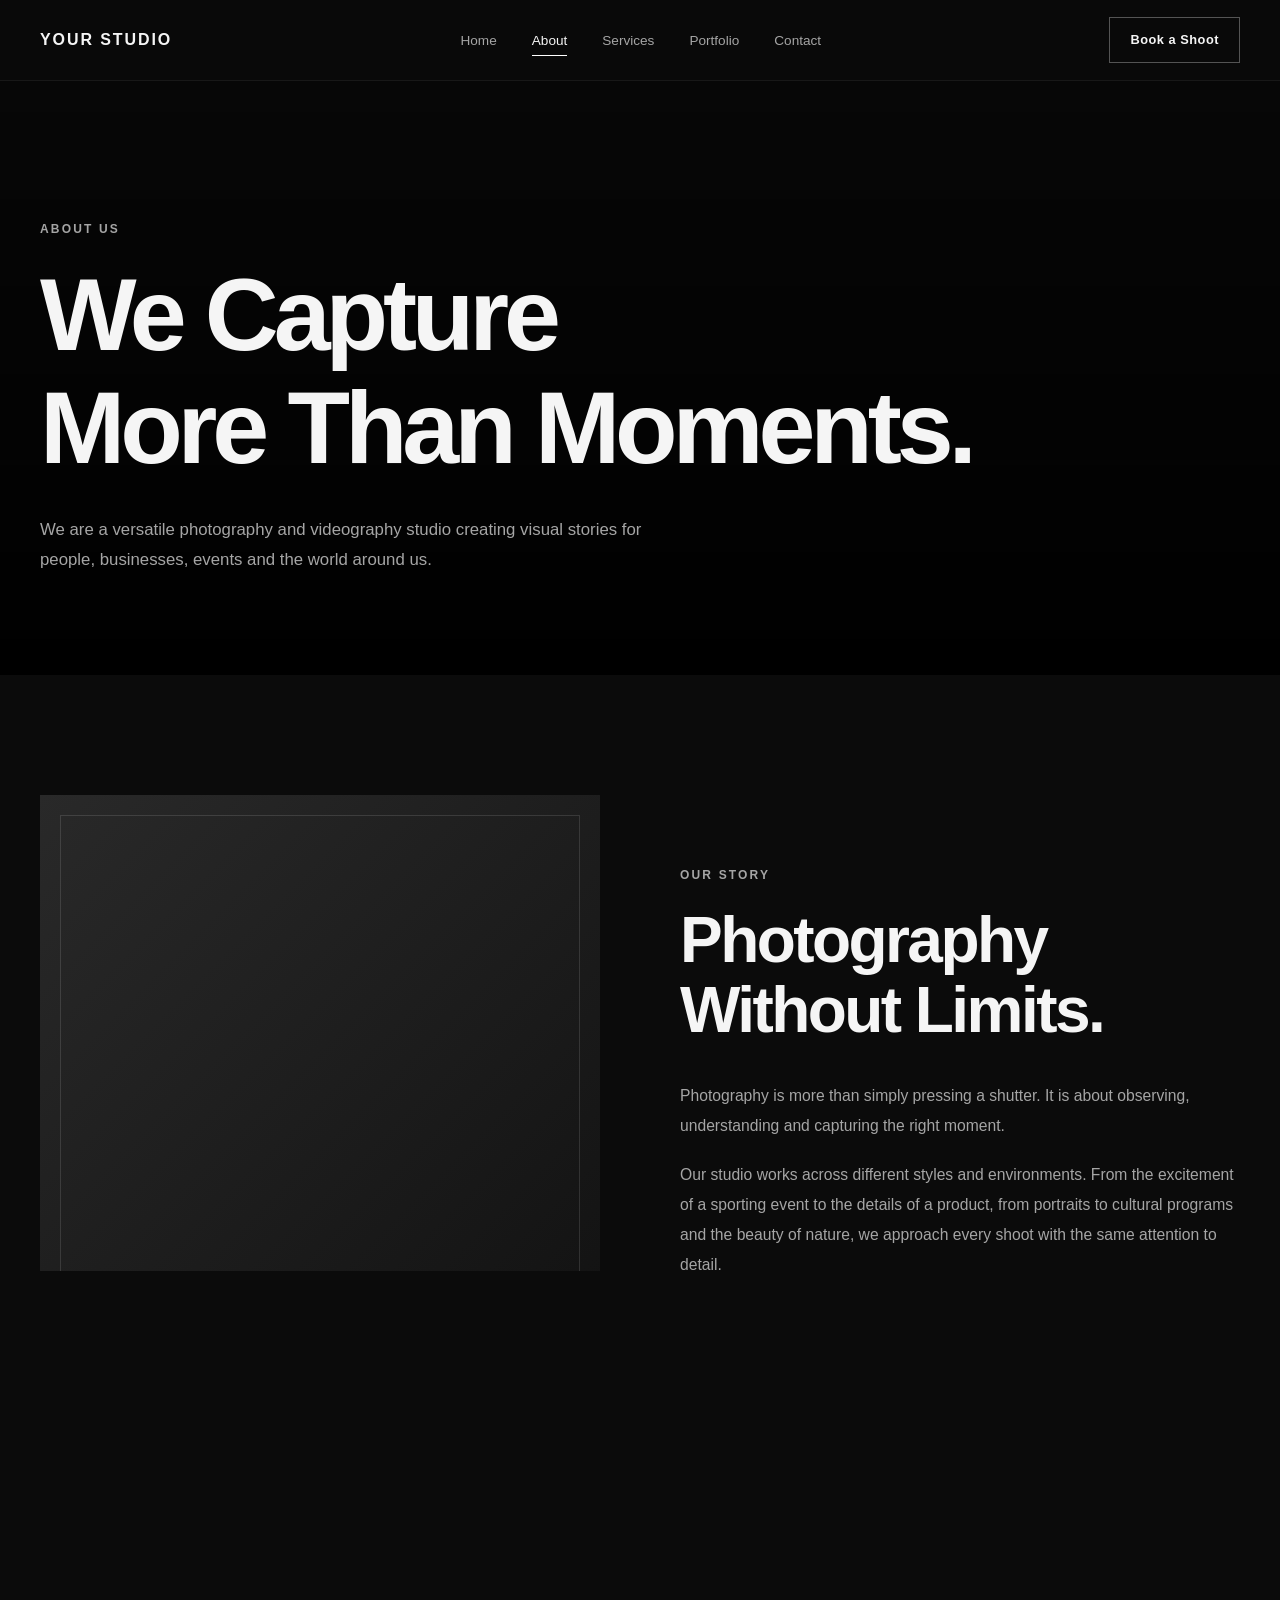
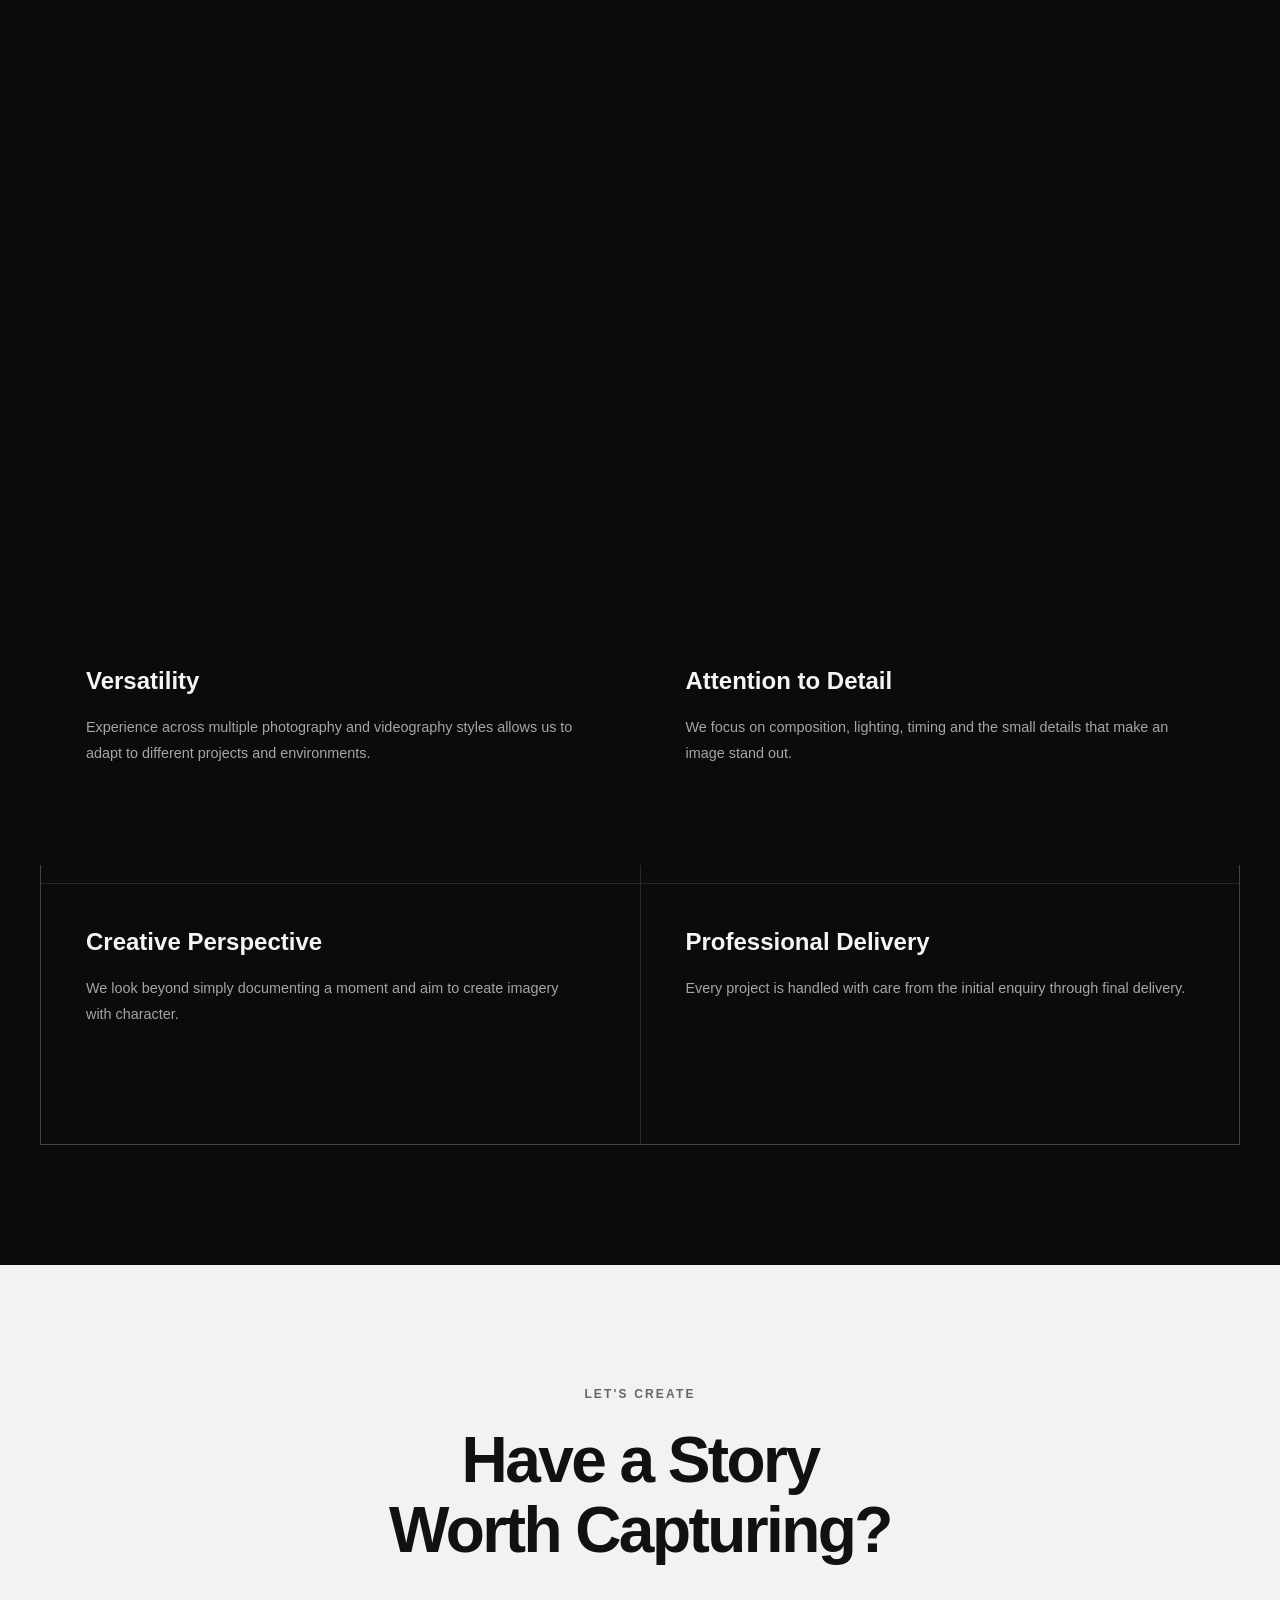
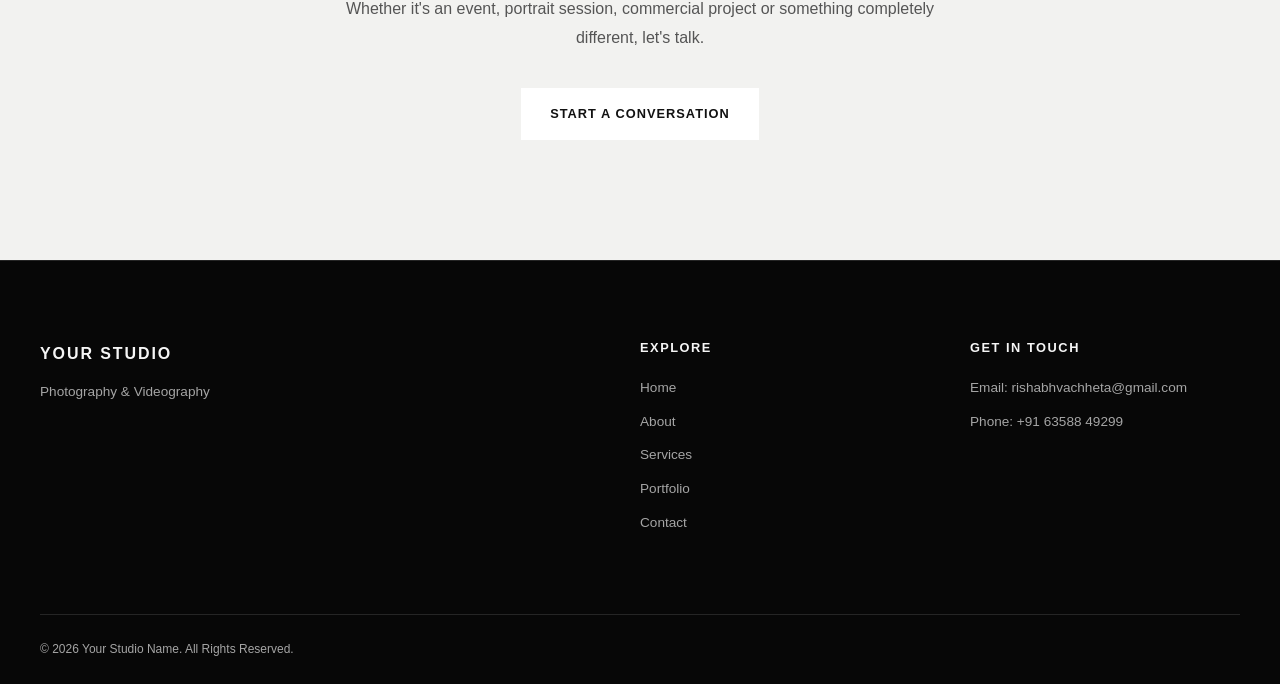
==== commit 9ce64243: "Add files via upload" ====
--- a/about.html
+++ b/about.html
@@ -466,11 +466,11 @@
                 </h3>
 
                 <p>
-                    Email: your@email.com
+                    Email: rishabhvachheta@gmail.com
                 </p>
 
                 <p>
-                    Phone: +91 XXXXX XXXXX
+                    Phone: +91 63588 49299
                 </p>
 
             </div>
